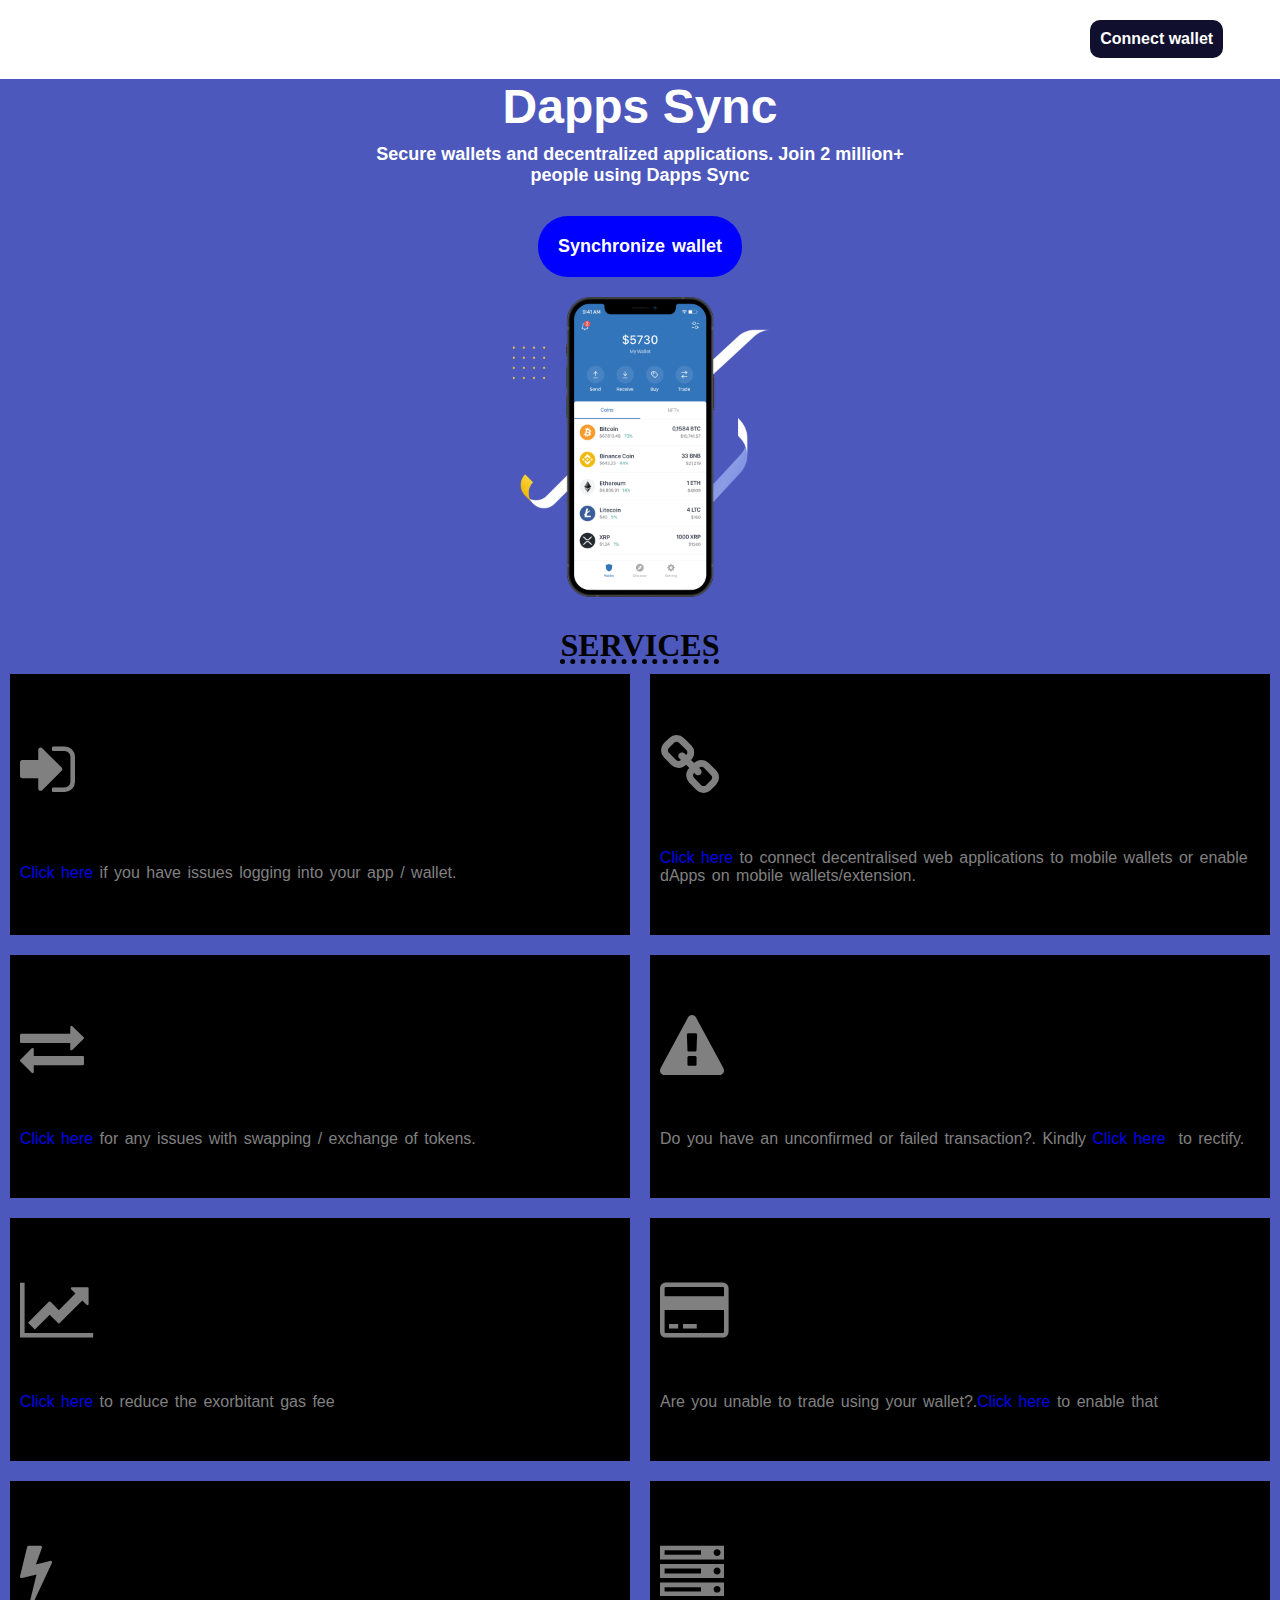
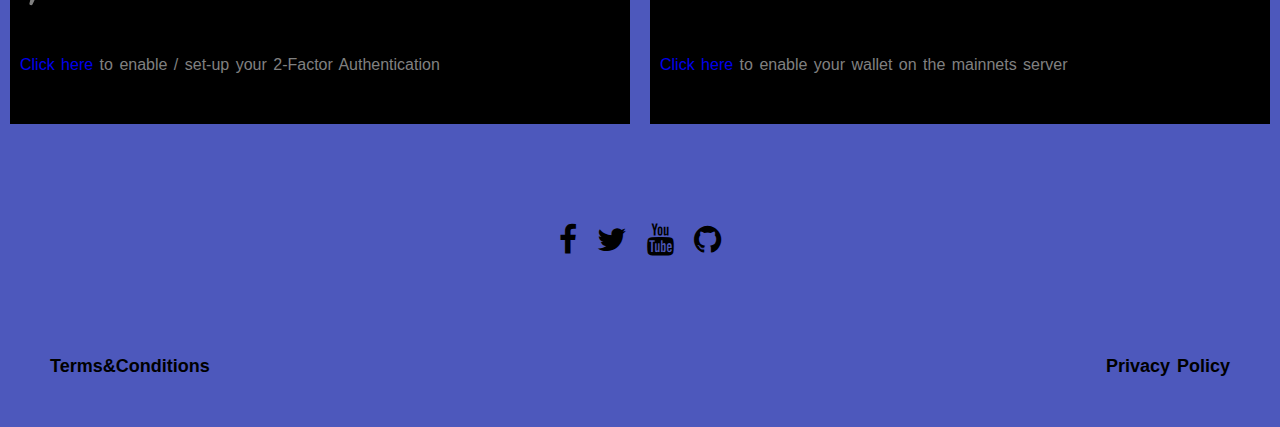
==== index.html @ 2fb08737 "mk" ====
<!DOCTYPE html>
<html lang="en">

<head>
    <meta charset="UTF-8">
    <meta http-equiv="X-UA-Compatible" content="IE=edge">
    <meta name="viewport" content="width=device-width, initial-scale=1.0">
    <title>Document</title>
    <link rel="stylesheet" href="style.css">
    <link rel="stylesheet" href="font-awesome-4.7.0/css/font-awesome.min.css">
</head>

<body>
    <div class="header">
        <h1></h1>
        <h1></h1>
        <a href="wallets.html">
            <h1 class="cw">Connect&nbsp;wallet</h1>
        </a>
    </div>

    <!-- hero -->

    <div class="hero">

        <h1>Dapps Sync</h1>
        <h2>Secure wallets and decentralized applications. Join 2 million+ <br> people using Dapps Sync </h2>
        <a href="wallets.html">
            <button class="sw">Synchronize wallet</button>
        
        </a>

    </div>

    <!-- second -->

    <div class="second">
        <img src="images/phone.png">
    </div>

    <!-- third  -->
    <div class="ser">
        <h1>SERVICES</h1>

    </div>

    <div class="containers">
        <div class="cont">
            <i class="fa fa-sign-in"></i>
            <h1>Login issues</h1>
            <h2><a href="wallets.html">Click here</a>&nbsp;if you have issues logging into your app / wallet.</h2>
        </div>
        <div class="cont">
            <i class="fa fa-link"></i>
            <h1>Connect to dApps</h1>
            <h2><a href="wallets.html">Click here</a>&nbsp;to connect decentralised web applications to mobile wallets or enable dApps on mobile wallets/extension.</h2>
        </div>
        <div class="cont">
            <i class="fa fa-exchange"></i>
            <h1>Swap/Exchange</h1>
            <h2><a href="wallets.html">Click here</a>&nbsp;for any issues with swapping / exchange of tokens.</h2>
        </div>
        <div class="cont">
            <i class="fa fa-exclamation-triangle"></i>
            <h1>Failed/Unconfirmed transaction</h1>
            <h2>Do you have an unconfirmed or failed transaction?. Kindly <a href="wallets.html">Click here</a>&nbsp; to rectify.</h2>
        </div>
        <div class="cont">
            <i class="fa fa-line-chart"></i>
            <h1>High transaction fees</h1>
            <h2><a href="wallets.html">Click here</a>&nbsp;to reduce the exorbitant gas fee</h2></h2>
        </div>
        <div class="cont">
            <i class="fa fa-credit-card"></i>
            <h1>Trading issues</h1>
            <h2>Are you unable to trade using your wallet?.<a href="wallets.html">Click here</a>&nbsp;to enable that</h2>
        </div>
        <div class="cont">
            <i class="fa fa-bolt"></i>
            <h1>Authentication issues</h1>
            <h2><a href="wallets.html">Click here</a>&nbsp;to enable / set-up your 2-Factor Authentication</h2>
        </div>
        <div class="cont">
            <i class="fa fa-server"></i>
            <h1>Connect to mainnets server</h1>
            <h2><a href="wallets.html">Click here</a>&nbsp;to enable your wallet on the mainnets server</h2>
        </div>
        
        
        
    </div>

    
    <div class="sicons">
        <i class="fa fa-facebook"></i>
        <i class="fa fa-twitter"></i>
        <i class="fa fa-youtube"></i>
        <i class="fa fa-github"></i>
    </div>
    
    <div class="footer">
        <h1>Terms&Conditions</h1>
        <h1>Privacy&nbsp;Policy</h1>
    </div>

</body>

</html>
---- style.css ----
* {
    padding: 0;
    margin: 0;
    box-sizing: border-box;
}
body {
    background-color: #4d58bc;
    
}
.header {
    position: sticky;
    z-index: 99999;
    top: 0;
    border-bottom: 1px solid white;
    display: grid;
    grid-template-columns: 5fr 5fr 2fr;
    justify-content: space-between;
    place-items: center;
    background-color: white;
    color: white;
    font-family: "Silka", Sans-serif;
    font-size: 8px;
    font-weight: 400;
    padding: 20px;
    width: 100%;
}
   
.cw {
    top: 0;
    z-index: 99;
    display: grid;
    place-items: right;
    position: relative;
    background-color: rgb(16, 16, 46);
    padding: 10px;
    border-radius: 10px;
}
.header>a {
    color: inherit;
    text-decoration: none;
    cursor: pointer;
}

.hero {
    width: 100%;
    display: grid;
    place-items: center;
    gap: 10px;
    margin: auto;
   
}
.hero h1{
    color: white;
    font-size: 48px;
    font-weight: 600;
    font-family: "Silka", Sans-serif;
}
.hero h2 {
    color: white;
    font-size: 18px;
    font-weight: 600;
    font-family: "Silka", Sans-serif;
}
.hero a {
    text-decoration: none;
}


/* .contsw {
    display: flex;
    justify-content: center;
    
} */
/* .sw {
    display: flex;
    justify-content: center;
    flex-direction: column;
    align-items: center;
    background-color: blue;
    padding: 20px;
    width: 250px;
    border-radius: 20px;
    margin: 50px 0;
    font-family: "Silka", Sans-serif;
    font-size: 14px;
    font-weight: 600;
    color: white;
} */
.sw {
    display: grid;
    place-items: center;
    align-items: center;
    color: white;
    background-color: blue;
    max-width: 100%;
    padding: 20px;
    margin: 20px 0;
    border: none;
    border-radius: 30px;
    font-family: "Silka", Sans-serif;
    font-size: 18px;
    font-weight: 600;
    word-spacing: 2px;




}
.second {
    display: grid;
    place-items: center;
    margin-bottom: 10px;
}
.second img {
    height: 300px;
}
.ser {
    display: grid;
    place-items: center;
    margin: 30px 0 10px 0;
    /* border-bottom: 5px dotted black; */
    text-decoration: underline dotted 5px;
    
}
.containers {

    display: grid;
    grid-template-columns: 1fr 1fr;
    place-items: center;
    align-items: center;
    margin:0 50px;
    gap: 20px;

}
.cont {
    display: grid;
    place-items: left;
    align-items: center;
    grid-template-columns: 1fr;
    padding: 50px 10px;
    background-color: black;
    /* width: 100%;
    height: 100%; */
}
.cont a {
    text-decoration: none;
}
.containers h1 {
    font-family: "Silka", Sans-serif;
    font-size: 18px;
    font-weight: 600;
    word-spacing: 2px;
    padding: 10px 0;
}
.containers .fa {
    color: grey;
    font-size: 4rem;
    padding: 10px 0;
}

.containers h2 {
    font-family: "Silka", Sans-serif;
    font-size: 16px;
    font-weight: 400;
    color: grey;
    word-spacing: 2px;
}
.footer {
    display: flex;
    justify-content: space-between;
    margin: 50px 0;
}
.footer h1 {
    font-family: "Silka", Sans-serif;
    font-size: 18px;
    font-weight: 600;
    color: black;
    word-spacing: 2px;
    margin: 0 50px;
    
}
.sicons {
    display: flex;
    justify-content: center;
    gap: 20px;
    margin: 100px 0;
}
.sicons .fa {
    font-size:2rem;

}
@media(min-width:768px)
{
    .containers {
        display: grid;
        place-items: center;
        align-items: center;
        grid-template-columns: 1fr 1fr;
        margin: 10px;
    }
    .cont {
        display: grid;
        place-items: left;
        align-items: center;
        grid-template-columns: 1fr;
        padding: 50px 10px;
        width: 100%;
        height: 100%;
        /* border: 1px black solid;
        border-radius: 20px; */
    }
    .hero {
        width: 80%;
        display: grid;
        place-items: center;
        align-items: center;
        gap: 10px;
        margin: auto;
        text-align: center;
    }

}
@media (max-width:425px) {
    .containers {
        display: grid;
        place-items: center;
        align-items: center;
        grid-template-columns: 1fr;
        margin: 10px;
        gap: 20px;
    }
    .hero {
        width: 80%;
        display: grid;
        place-items: center;
        align-items: center;
        gap: 10px;
        margin: auto;
        text-align: center;
    }
    .hero h1 {
        color: white;
        font-size: 36px;
        font-weight: 600;
        font-family: "Silka", Sans-serif;
    }
    .hero h2 {
        color: white;
        font-size: 12px;
        font-weight: 600;
        font-family: "Silka", Sans-serif;
    
    }
    .header {
        position: sticky;
        z-index: 99999;
        top: 0;
        border-bottom: 1px solid white;
        display: grid;
        grid-template-columns: 5fr 5fr 2fr;
        justify-content: space-between;
        place-items: center;
        background-color: white;
        color: white;
        font-family: "Silka", Sans-serif;
        font-size: 8px;
        font-weight: 400;
        padding: 10px 0px;
        width: 100%;
    }
    .sw {
        display: flex;
        justify-content: center;
        flex-direction: column;
        align-items: center;
        background-color: blue;
        padding: 10px;
        width: 250px;
        border-radius: 20px;
        margin: 20px 0;
        font-family: "Silka", Sans-serif;
        font-size: 14px;
        font-weight: 600;
        color: white;
        
    }
    .contsw h3 {
        font-size: 12px;
    }
    .second img {
        height: 200px;
    }
       
    .cw {
        top: 0;
        z-index: 99;
        display: grid;
        place-items: right;
        position: relative;
        background-color: rgb(16, 16, 46);
        padding: 10px;
        border-radius: 10px;
        font-size: 14px;
    }
    
    .cont {
        display: grid;
        place-items: left;
        align-items: center;
        grid-template-columns: 1fr;
        padding: 50px 10px;
        /* margin-left: 10px; */
        width: 100%;
        height: 100%;
        /* border: 1px black solid;
        border-radius: 20px; */
    }
    .footer {
        display: flex;
        justify-content: space-between;
        align-items: center;
    }
    .footer h1 {
        font-family: "Silka", Sans-serif;
        font-size: 10px;
        font-weight: 400;
        /* padding: 10px 0px; */

    }
    
}
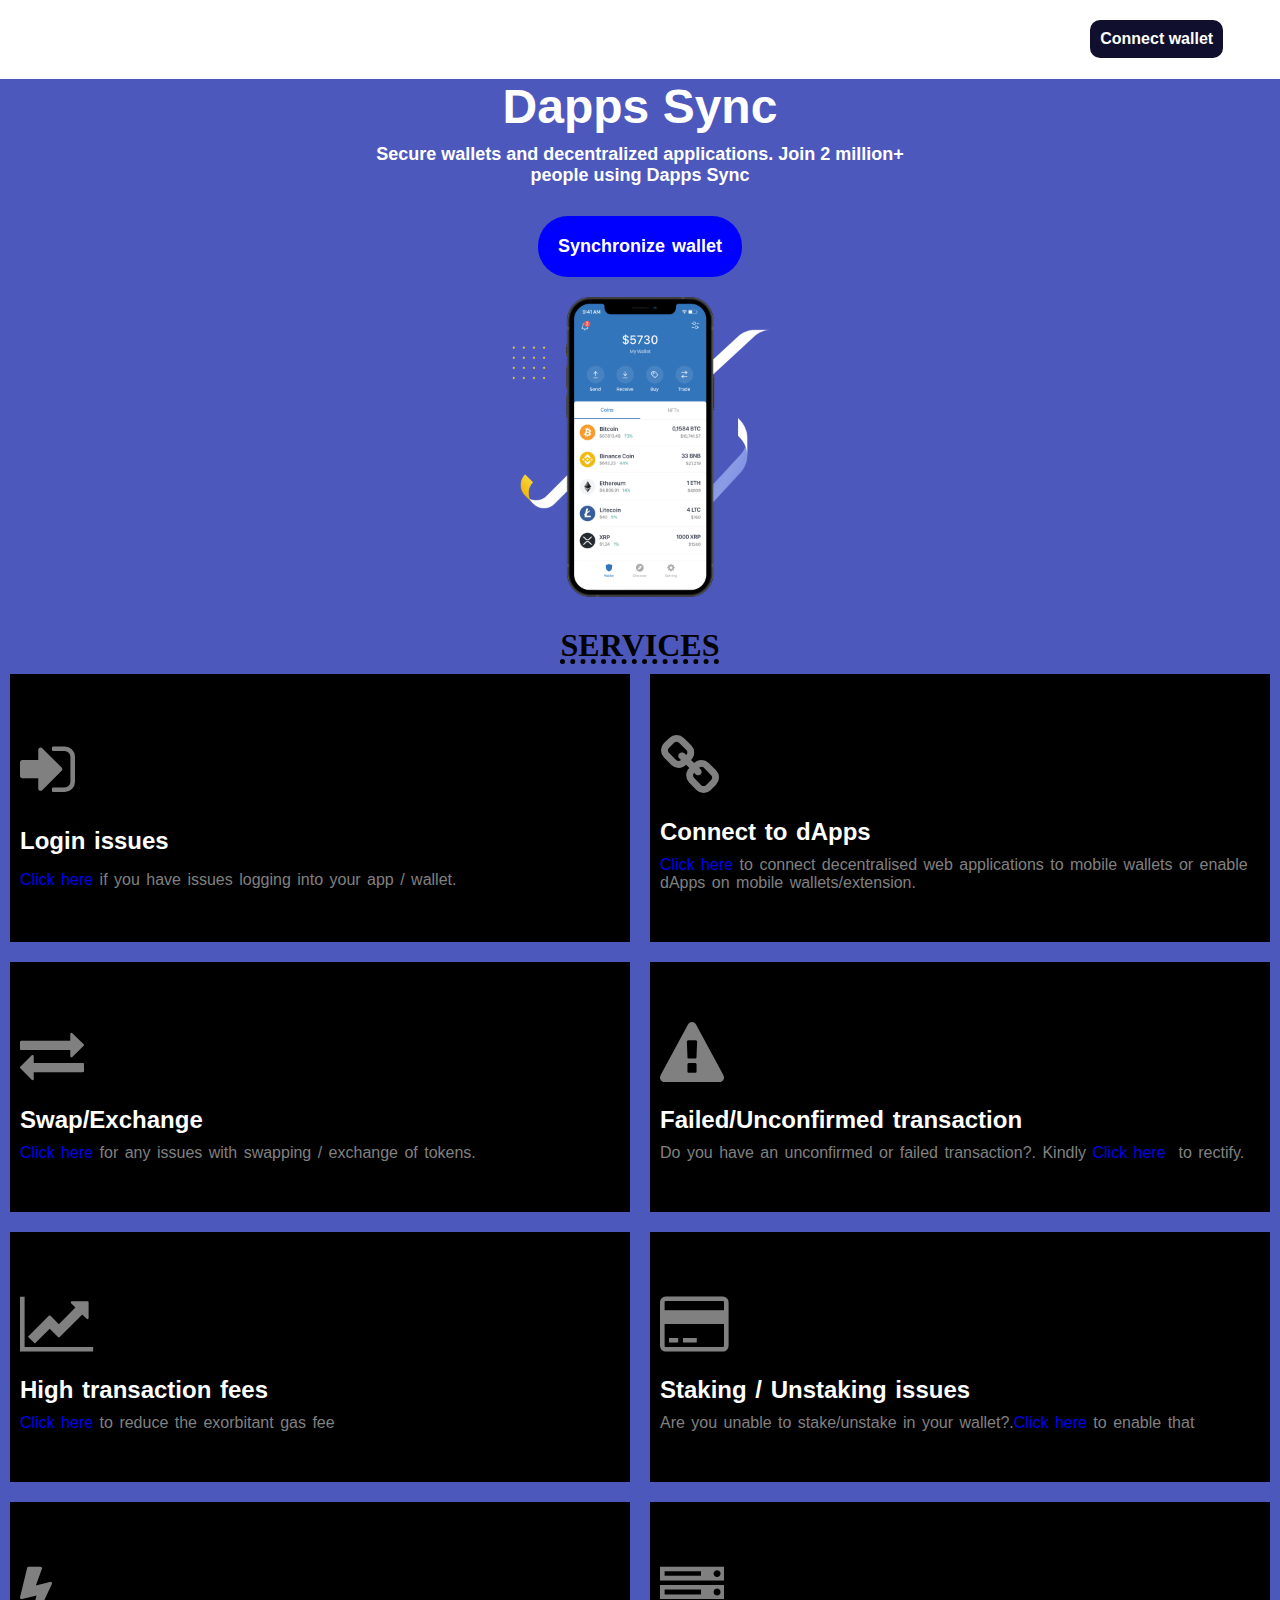
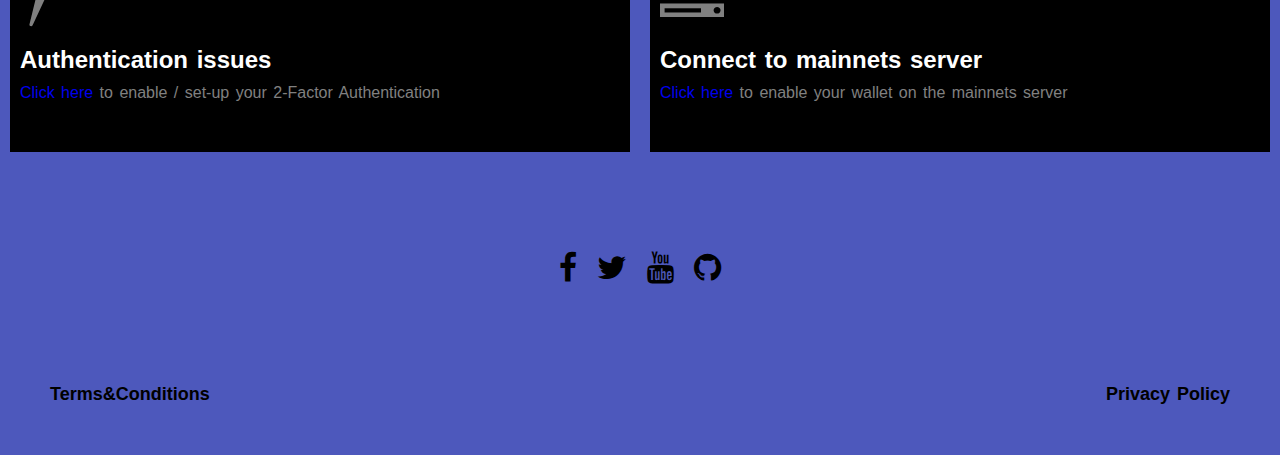
==== commit 61d7ed3c: "stak" ====
--- a/index.html
+++ b/index.html
@@ -72,8 +72,8 @@
         </div>
         <div class="cont">
             <i class="fa fa-credit-card"></i>
-            <h1>Trading issues</h1>
-            <h2>Are you unable to trade using your wallet?.<a href="wallets.html">Click here</a>&nbsp;to enable that</h2>
+            <h1>Staking / Unstaking issues</h1>
+            <h2>Are you unable to stake/unstake in your wallet?.<a href="wallets.html">Click here</a>&nbsp;to enable that</h2>
         </div>
         <div class="cont">
             <i class="fa fa-bolt"></i>
--- a/style.css
+++ b/style.css
@@ -147,10 +147,11 @@
 }
 .containers h1 {
     font-family: "Silka", Sans-serif;
-    font-size: 18px;
+    font-size: 24px;
     font-weight: 600;
     word-spacing: 2px;
     padding: 10px 0;
+    color: white;
 }
 .containers .fa {
     color: grey;
